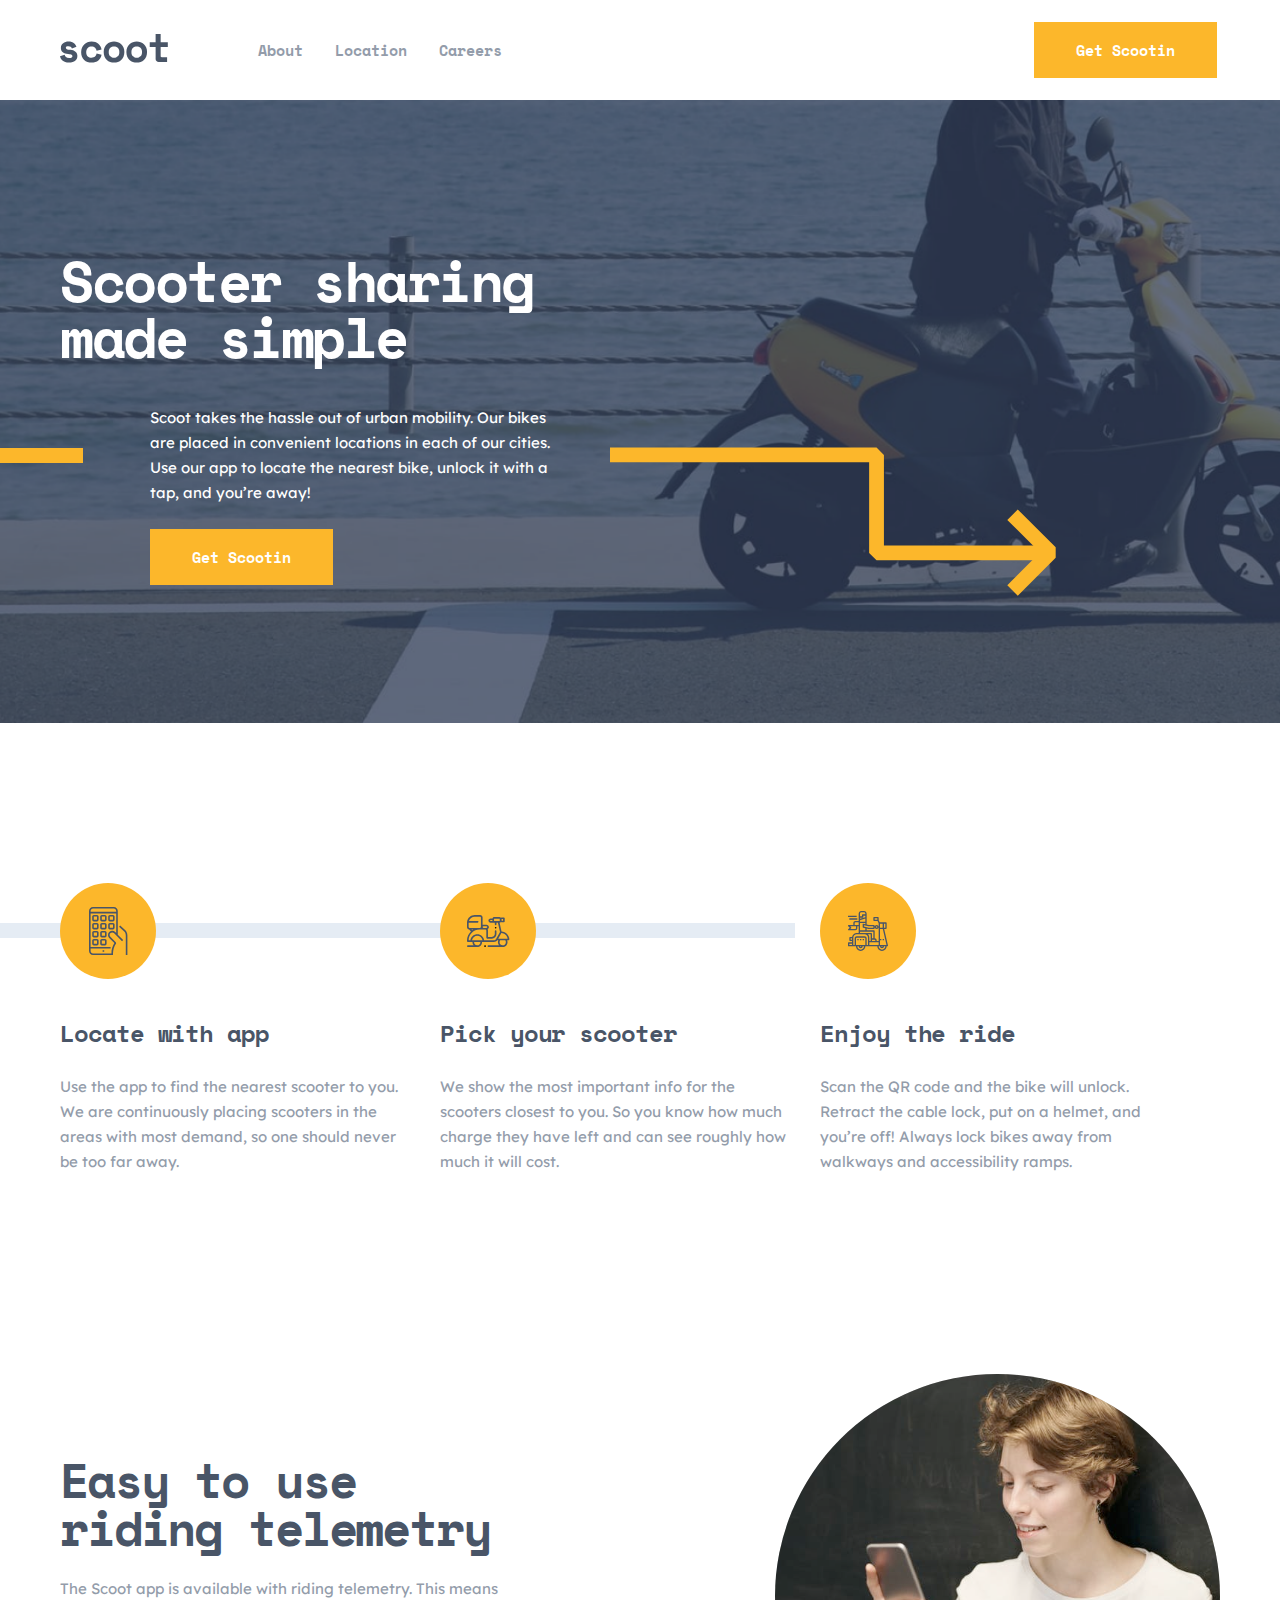
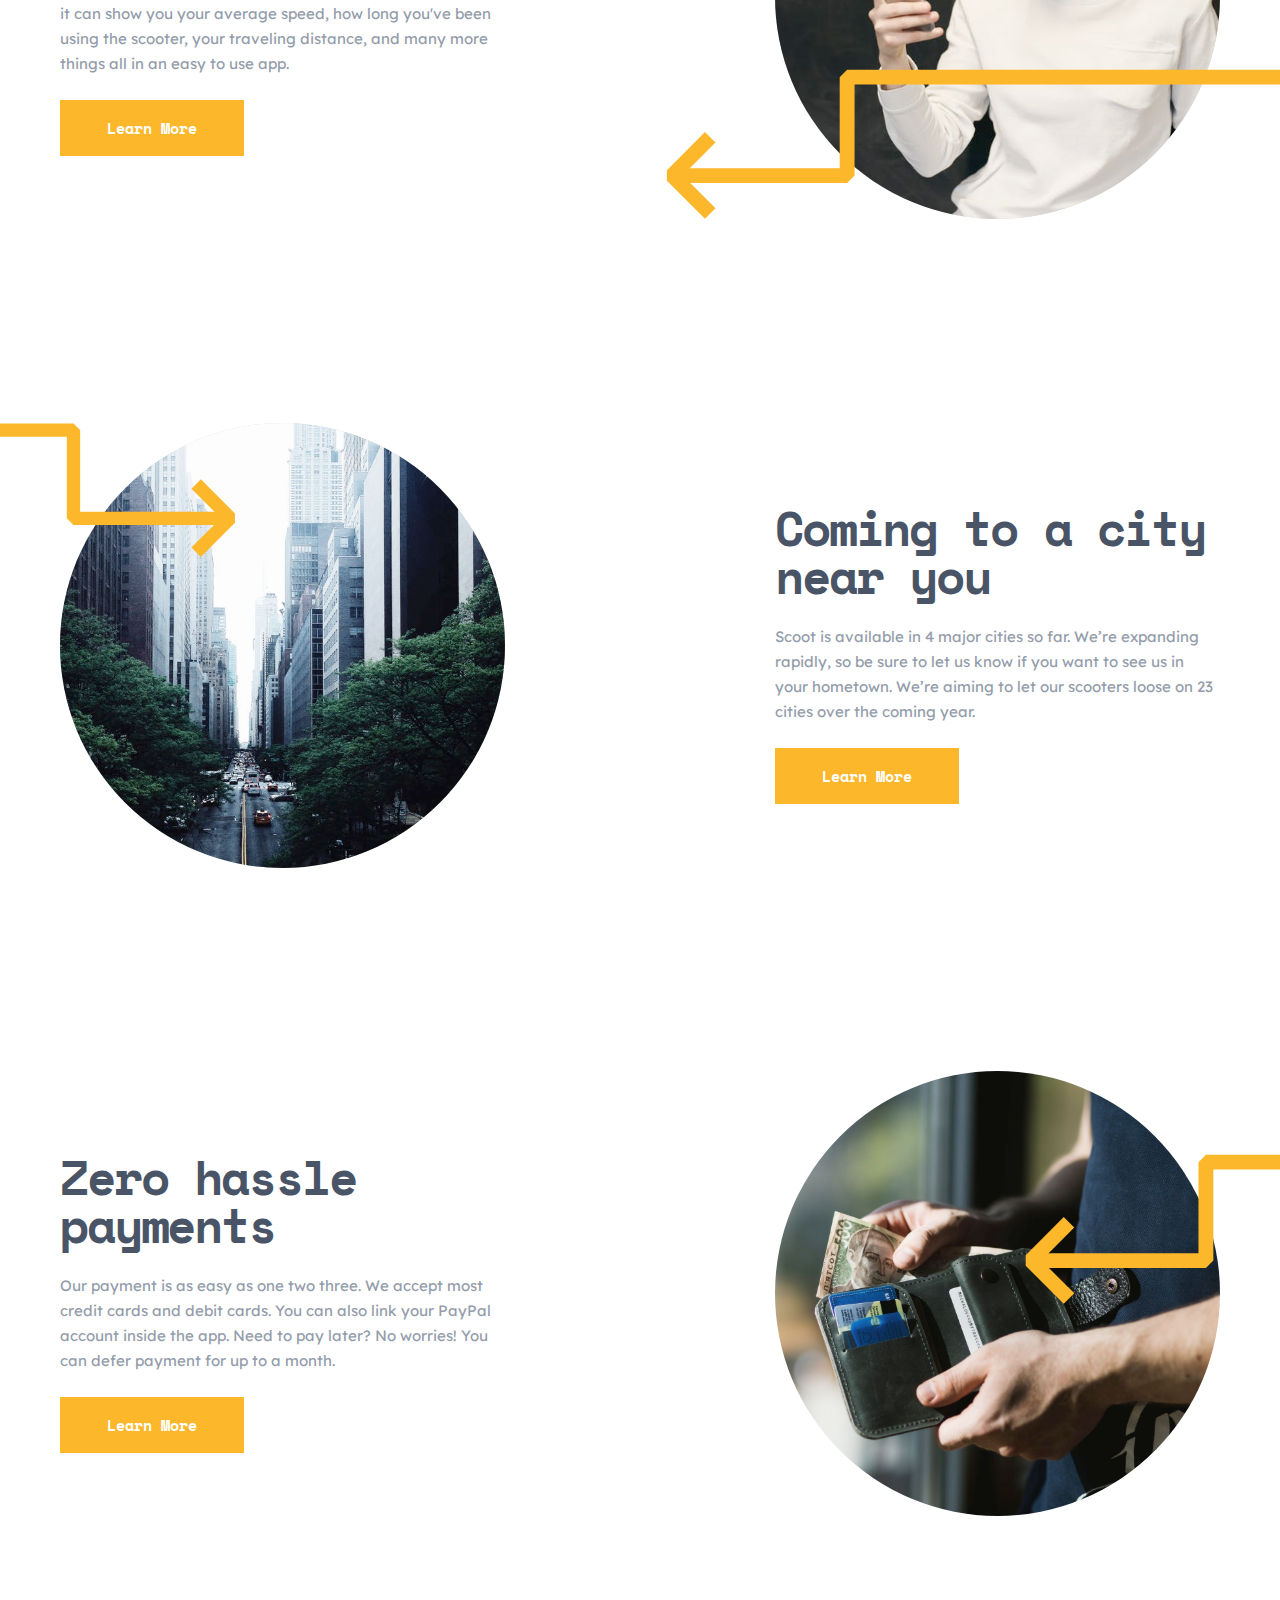
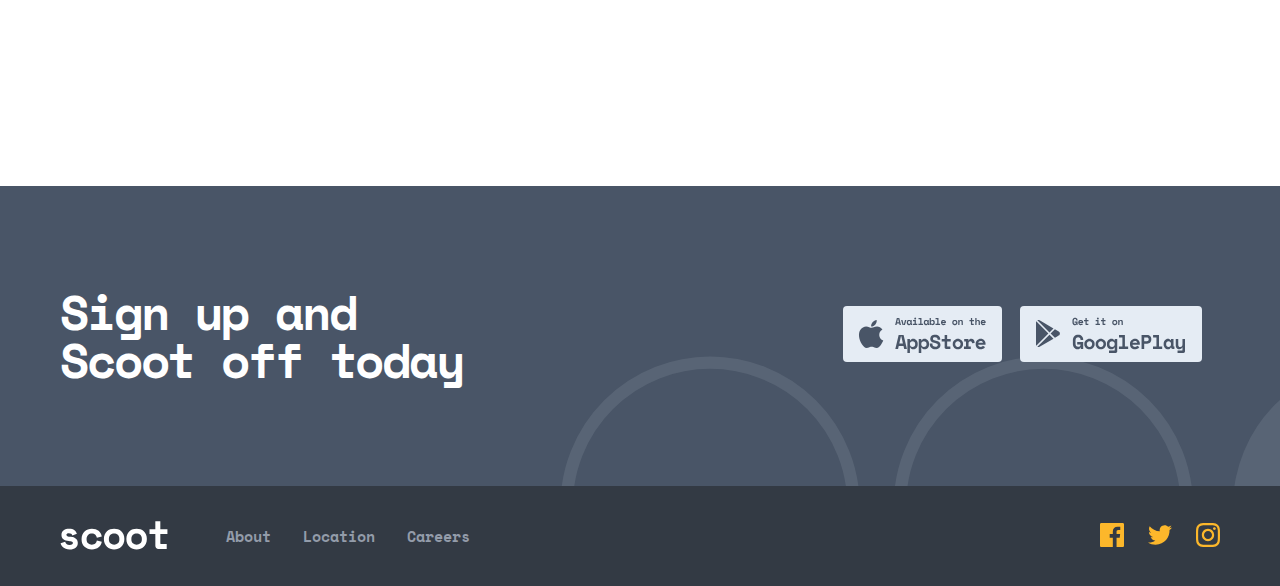
==== index.html @ 784aeca3 "Initial commit" ====
<!DOCTYPE html>
<html lang="en">
<head>
  <meta charset="UTF-8">
  <meta http-equiv="X-UA-Compatible" content="IE=edge">
  <meta name="viewport" content="width=device-width, initial-scale=1.0">
  <title>scoot</title>
  <link rel="preconnect" href="https://fonts.gstatic.com">
  <link href="https://fonts.googleapis.com/css2?family=Lexend+Deca&family=Space+Mono:wght@700&display=swap" rel="stylesheet">
  <link rel="stylesheet" href="./css/normalize.css">
  <link rel="stylesheet" href="./css/styles.css">
</head>
<body>

  <header class="site-header">
    <div class="container">
      <nav class="site-nav__contents">
        <div>
          <img class="site-header__logo" src="./img/scoot.svg" alt="site logo" width="108" height="29">
        </div>

        <ul class="site-header__list">
          <li class="site-header__item">
            <a class="site-header__link" href="#">About</a>
          </li>
          <li class="site-header__item">
            <a class="site-header__link" href="#">Location</a>
          </li>
          <li class="site-header__item">
            <a class="site-header__link" href="#">Careers</a>
          </li>
        </ul>

        <div class="site-nav__link-box">
          <a href="#" class="site-header__get-link">Get Scootin</a>
        </div>
      </nav>
    </div>
  </header>


  <main class="site-main">

  <section class="site-hero__section">
    <div class="container">
      <div class="site-hero__contents">
        <h1 class="site-hero__heading">
          Scooter sharing made simple
        </h1>

        <div class="site-hero__box">
          <p class="site-hero__dsc">
            Scoot takes the hassle out of urban mobility. Our bikes are placed in convenient locations in each of our cities. Use our app to locate the nearest bike, unlock it with a tap, and you’re away!
          </p>

          <a href="#" class="site-header__get-link hero-link">Get Scootin</a>
        </div>
      </div>
    </div>
  </section>

  <section class="section-features">
    <div class="container">
      <ul class="section-features__list">
        <li class="section-features__item locate">
          <h3 class="section-features__title">Locate with app</h3>
          <p class="section-features__dsc">
            Use the app to find the nearest scooter to you. We are continuously placing scooters in the areas with most demand, so one should never be too far away.
          </p>
        </li>
        <li class="section-features__item pick_your">
          <h3 class="section-features__title">Pick your scooter</h3>
          <p class="section-features__dsc">
            We show the most important info for the scooters closest to you. So you know how much charge they have left and can see roughly how much it will cost.
          </p>
        </li>
        <li class="section-features__item enjoy">
          <h3 class="section-features__title">Enjoy the ride</h3>
          <p class="section-features__dsc">
            Scan the QR code and the bike will unlock. Retract the cable lock, put on a helmet, and you’re off! Always lock bikes away from walkways and accessibility ramps.
          </p>
        </li>
      </ul>
    </div>
  </section>



  <section class="adventages">
    <div class="container">
      <ul class="adventages-list">
        <li class="adventages-item item-first">
          <div class="adventages-box__one">
            <h2 class="box-one__title">Easy to use
              riding telemetry</h2>
              <p class="box-one__text">
                The Scoot app is available with riding telemetry. This means it can show you your average speed, how long you've been using the scooter, your traveling distance, and many more things all in an easy to use app.
              </p>
              <a href="#" class="box-one__link">Learn More</a>
          </div>
         <div class="img-wrapper">
          <img class="box-one__img" src="./img/woman.svg" alt="picture wooman" width="445" height="445">
         </div>
        </li>
        <li class="adventages-item item-second">
          <div class="box-two__img-wrapper">
            <img src="./img/city.svg" alt="picture city" class="box-two__img" width="445" height="445">
          </div>
          <div class="adventages-box__two">
            <h2 class="box-two__title">
              Coming to a city near you
            </h2>
            <p class="box-two__text">
              Scoot is available in 4 major cities so far. We’re expanding rapidly, so be sure to let us know if you want to see us in your hometown. We’re aiming to let our scooters loose on 23 cities over the coming year.
            </p>
            <a href="#" class="box-one__link">Learn More</a>
          </div>
        </li>
        <li class="adventages-item box-three">

          <div class="adventages-box__three">
            <h2 class="box-three__title">Zero hassle payments</h2>
            <p class="box-three__text">
              Our payment is as easy as one two three. We accept most credit cards and debit cards. You can also link your PayPal account inside the app. Need to pay later? No worries! You can defer payment for up to a month.
            </p>
            <a href="#" class="box-one__link">Learn More</a>
          </div>

          <div class="box-three__img-wrapper">
            <img src="./img/picture-cash.svg" alt="picture cash" class="box-three__img" width="445" height="445">
          </div>

        </li>
      </ul>
    </div>
  </section>


  <section class="sign-up">
    <div class="container">
      <div class="sign-up__contents">
        <div class="sign-up__heading">
          <h2 class="sign-up__title">Sign up and Scoot off today</h2>
        </div>

        <div class="sign-up__right-content">
          <ul class="sign-up__list">
            <li class="sign-up__item">
              <img src="./img/apple.svg" alt="apple" width="159" height="56">
            </li>
            <li class="sign-up__item">
              <img src="./img/google-play.svg" alt="google play" width="182" height="56">
            </li>
          </ul>
        </div>
      </div>
    </div>
  </section>
  </main>

  <footer class="site-footer">
    <div class="container">

      <div class="site-footer__contents">
        <div>
          <img src="./img/footer-logo.svg" alt="site logo" width="108" height="29">
        </div>

        <ul class="site-footer__list">
          <li class="site-footer__item">
            <a class="site-footer__link" href="#">About</a>
          </li>

          <li class="site-footer__item">
            <a class="site-footer__link" href="#">Location</a>
          </li>

          <li class="site-footer__item">
            <a class="site-footer__link" href="#">Careers</a>
          </li>
        </ul>

        <div class="social-networks">
          <ul class="social-network__list">
            <li class="social-network__item">
              <a href="#" class="social-network__link">
                <svg class="icon" width="24" height="24" viewBox="0 0 24 24" xmlns="http://www.w3.org/2000/svg">
                  <path d="M22.675 0H1.325C0.593 0 0 0.593 0 1.325V22.676C0 23.407 0.593 24 1.325 24H12.82V14.706H9.692V11.084H12.82V8.413C12.82 5.313 14.713 3.625 17.479 3.625C18.804 3.625 19.942 3.724 20.274 3.768V7.008L18.356 7.009C16.852 7.009 16.561 7.724 16.561 8.772V11.085H20.148L19.681 14.707H16.561V24H22.677C23.407 24 24 23.407 24 22.675V1.325C24 0.593 23.407 0 22.675 0Z"/>
                  </svg>

              </a>
            </li>
            <li class="social-network__item">
              <a href="#" class="social-network__link">
                <svg class="icon" width="24" height="20" viewBox="0 0 24 20"   xmlns="http://www.w3.org/2000/svg">
                  <path d="M24 2.557C23.117 2.949 22.168 3.213 21.172 3.332C22.189 2.723 22.97 1.758 23.337 0.608001C22.386 1.172 21.332 1.582 20.21 1.803C19.313 0.846001 18.032 0.248001 16.616 0.248001C13.437 0.248001 11.101 3.214 11.819 6.293C7.728 6.088 4.1 4.128 1.671 1.149C0.381 3.362 1.002 6.257 3.194 7.723C2.388 7.697 1.628 7.476 0.965 7.107C0.911 9.388 2.546 11.522 4.914 11.997C4.221 12.185 3.462 12.229 2.69 12.081C3.316 14.037 5.134 15.46 7.29 15.5C5.22 17.123 2.612 17.848 0 17.54C2.179 18.937 4.768 19.752 7.548 19.752C16.69 19.752 21.855 12.031 21.543 5.106C22.505 4.411 23.34 3.544 24 2.557Z"/>
                  </svg>
              </a>
            </li>
            <li class="social-network__item">
              <a href="#" class="social-network__link">
                <svg class="icon" width="24" height="24" viewBox="0 0 24 24" xmlns="http://www.w3.org/2000/svg">
                  <path fill-rule="evenodd" clip-rule="evenodd" d="M12 0C8.741 0 8.333 0.014 7.053 0.072C2.695 0.272 0.273 2.69 0.073 7.052C0.014 8.333 0 8.741 0 12C0 15.259 0.014 15.668 0.072 16.948C0.272 21.306 2.69 23.728 7.052 23.928C8.333 23.986 8.741 24 12 24C15.259 24 15.668 23.986 16.948 23.928C21.302 23.728 23.73 21.31 23.927 16.948C23.986 15.668 24 15.259 24 12C24 8.741 23.986 8.333 23.928 7.053C23.732 2.699 21.311 0.273 16.949 0.073C15.668 0.014 15.259 0 12 0ZM12 2.163C15.204 2.163 15.584 2.175 16.85 2.233C20.102 2.381 21.621 3.924 21.769 7.152C21.827 8.417 21.838 8.797 21.838 12.001C21.838 15.206 21.826 15.585 21.769 16.85C21.62 20.075 20.105 21.621 16.85 21.769C15.584 21.827 15.206 21.839 12 21.839C8.796 21.839 8.416 21.827 7.151 21.769C3.891 21.62 2.38 20.07 2.232 16.849C2.174 15.584 2.162 15.205 2.162 12C2.162 8.796 2.175 8.417 2.232 7.151C2.381 3.924 3.896 2.38 7.151 2.232C8.417 2.175 8.796 2.163 12 2.163ZM5.838 12C5.838 8.597 8.597 5.838 12 5.838C15.403 5.838 18.162 8.597 18.162 12C18.162 15.404 15.403 18.163 12 18.163C8.597 18.163 5.838 15.403 5.838 12ZM12 16C9.791 16 8 14.21 8 12C8 9.791 9.791 8 12 8C14.209 8 16 9.791 16 12C16 14.21 14.209 16 12 16ZM16.965 5.595C16.965 4.8 17.61 4.155 18.406 4.155C19.201 4.155 19.845 4.8 19.845 5.595C19.845 6.39 19.201 7.035 18.406 7.035C17.61 7.035 16.965 6.39 16.965 5.595Z"/>
                  </svg>

              </a>
            </li>
          </ul>
        </div>
      </div>

    </div>
  </footer>

</body>
</html>
---- css/styles.css ----
html{
  box-sizing: border-box;
}

*,
::before,
::after{
  box-sizing: inherit;
}

img{
}

body{
  font-family: "Lexend Deca", sans-serif;
  /* font-family: "Space Mono", monospace; */
}

.container{
  max-width: 1200px;
  padding-left: 20px;
  padding-right: 20px;
  margin-left: auto;
  margin-right: auto;
}

/* SITE NAV */

.site-header{
  background-color: #FFFFFF;
}

.site-nav__contents{
  display: flex;
  align-items: center;
  padding-top: 34px;
  padding-bottom: 34px;
}

.site-header__list{
  padding: 0;
  margin: 0;
  list-style: none;
  display: flex;
  margin-left: 58px;
}

.site-header__link{
  font-family: "Space Mono", monospace, sans-serif;
  width: 46px;
  text-decoration: none;
  font-style: normal;
  font-weight: bold;
  font-size: 15px;
  line-height: 25px;
  color: #939CAA;
  margin-left: 32px;
  transition: color 0.3s ease;
}

.site-header__link:hover{
  color: #FCB72B;
}

.site-header__get-link{
  font-family: "Space Mono", monospace, sans-serif;
  width: 105px;
  font-style: normal;
  font-weight: bold;
  font-size: 15px;
  line-height: 25px;
  text-align: center;
  color: #FFFFFF;
  background-color: #FCB72B;
  padding: 14px 39px;
  text-decoration: none;
  border: 3px solid transparent;
  transition: color 0.3s ease,
    background-color 0.3s ease;
}

.site-header__get-link:hover{
  background-color: #ffffff;
  color: #FCB72B;
  border-color: #FCB72B;
}

.site-nav__link-box{
  width: 186px;
  margin-left: auto;
}

/* SITE HERO */

.site-hero__heading{
  font-family: "Space Mono", monospace, sans-serif;
  width: 500px;
  font-style: normal;
  font-weight: bold;
  font-size: 56px;
  line-height: 56px;
  letter-spacing: -2.5px;
  color: #FFFFFF;
  padding: 0;
  margin: 0;
  margin-bottom: 40px;
}

.site-hero__dsc{
  width: 405px;
  font-style: normal;
  font-weight: normal;
  font-size: 15px;
  line-height: 25px;
  color: #FFFFFF;
  padding: 0;
  margin: 0;
  margin-bottom: 40px;
}

.site-hero__section{
  position: relative;
  padding-top: 153px;
  padding-bottom: 153px;
  background-image: url(../img/site-hero-bg-img.png);
  background-repeat: no-repeat;
  background-position: center;
  background-size: cover;
}

.site-hero__section::after{
  position: absolute;
  z-index: 1;
  display: block;
  width: 234px;
  height: 62px;
  background-image: url(../img/hero-bg-oval.svg);
  background-repeat: no-repeat;
  background-size: contain;
  background-position: center;
}

.site-hero__box{
  position: relative;
  margin-left: 90px;
}

.site-hero__box::before{
  content: "";
  position: absolute;
  display: block;
  width: 203px;
  height: 15px;
  top: 43px;
  left: -270px;
  background-image: url(../img/before-text.svg);
  background-repeat: no-repeat;
  background-size: cover;
  background-position: center;
}

.site-hero__box::after{
  content: "";
  position: absolute;
  display: block;
  width: 446px;
  height: 149px;
  top: 42px;
  left: 460px;
  background-image: url(../img/after-text.svg);
  background-repeat: no-repeat;
  background-size: cover;
  background-position: center;
}

/* SECTION FEATURES */

.section-features{
  background-color: #ffffff;
  padding-top: 160px;
  padding-bottom: 200px;
  position: relative;
  z-index: 1;
}

.section-features::before{
  content: "";
  display: block;
  position: absolute;
  z-index: -1;
  width: 100%;
  height: 15px;
  top: 200px;
  left: -485px;
  background-color: #E5ECF4;
}

.section-features__list{
  list-style: none;
  margin: 0;
  padding: 0;
  display: flex;
}

.section-features__item{
  width: 350px;
  margin-right: 30px;
}

.section-features__item:nth-child(3){
  margin-right: 0;
}

.section-features__title{
  font-family: "Space Mono", monospace, sans-serif;
  font-style: normal;
  font-weight: bold;
  font-size: 24px;
  line-height: 28px;
  letter-spacing: -1.07143px;
  color: #495567;
  margin: 0;
  padding: 0;
  margin-bottom: 27px;
}

.locate::before{
  content: "";
  display: block;
  width: 96px;
  height: 96px;
  background-image: url(../img/phone-oval.svg);
  background-repeat: no-repeat;
  background-position: center;
  background-size: contain;
  margin-bottom: 40px;
}

.pick_your::before{
  content: "";
  display: block;
  width: 96px;
  height: 96px;
  background-image: url(../img/scooter.svg);
  background-repeat: no-repeat;
  background-position: center;
  background-size: contain;
  margin-bottom: 40px;
}

.enjoy::before{
  content: "";
  display: block;
  width: 96px;
  height: 96px;
  background-image: url(../img/fast-scooter.svg);
  background-repeat: no-repeat;
  background-position: center;
  background-size: contain;
  margin-bottom: 40px;
}

.section-features__dsc{
  font-style: normal;
  font-weight: normal;
  font-size: 15px;
  line-height: 25px;
  color: #939CAA;
  margin: 0;
  padding: 0;
}

/* SECTION ADVENTAGES */

.adventages{
  background-color: #ffffff;
  padding-bottom: 266px;
}

.adventages-list{
  list-style: none;
  padding: 0;
  margin: 0;
}

.adventages-box__one{
  width: 445px;
}

.adventages-item{
  display: flex;
  align-items: center;
  justify-content: space-between;
  margin-bottom: 200px;
}

.adventages-item:nth-child(3){
  margin-bottom: 0;
}

.item-first{
  position: relative;
}

.item-first::after{
  content: "";
  position: absolute;
  background-image: url(../img/mask.svg);
  width: 445px;
  height: 445px;
  right: -520px;
  top: 0%;
  z-index: 1;
  display: block;
  background-repeat: no-repeat;
  background-size: contain;
  background-position: center;
}

.box-one__title{
  font-family: "Space Mono", monospace, sans-serif;
  font-style: normal;
  font-weight: bold;
  font-size: 48px;
  line-height: 48px;
  letter-spacing: -2.14286px;
  color: #495567;
  margin: 0;
  padding: 0;
  margin-bottom: 24px;
}

.box-one__text{
  font-style: normal;
  font-weight: normal;
  font-size: 15px;
  line-height: 25px;
  color: #939CAA;
  margin: 0;
  padding: 0;
  margin-bottom: 40px;
}

.box-one__link{
  font-family: "Space Mono", monospace, sans-serif;
  width: 92px;
  font-style: normal;
  font-weight: bold;
  font-size: 15px;
  line-height: 25px;
  text-align: center;
  color: #FFFFFF;
  padding: 14px 44px;
  background-color: #FCB72B;
  text-decoration: none;
  border: 3px solid transparent;
  transition: color 0.3s ease,
    background-color 0.3s ease;
}

.box-one__link:hover{
  color: #FCB72B;
  border-color: #FCB72B;
  background-color: #ffffff;
}

.img-wrapper{
  position: relative;
}

.img-wrapper::before{
  content: "";
  display: block;
  position: absolute;
  z-index: 2;
  width: 734px;
  height: 160px;
  top: 290px;
  left: -109px;
  background-image: url(../img/box-one-oval.svg);
  background-repeat: no-repeat;
  background-size: contain;
  background-position: center;
}

.box-two__img-wrapper{
  position: relative;
}

.box-two__img-wrapper::before{
  content: "";
  display: block;
  position: absolute;
  width: 734px;
  height: 134px;
  left: -520px;
  top: 0px;
  background-image: url(../img/box-two-bg.svg);
  background-repeat: no-repeat;
  background-position: center;
  background-size: contain;
}

.item-second{
  position: relative;
}

.item-second::before{
  content: "";
  display: block;
  position: absolute;
  width: 445px;
  height: 445px;
  z-index: 1;
  top: 0;
  left: -550px;
  background-image: url(../img/mask.svg);
  background-repeat: no-repeat;
  background-position: center;
  background-size: contain;
}

.adventages-box__two{
  width: 445px;
}

.box-two__title{
  font-family: "Space Mono", monospace, sans-serif;
  font-style: normal;
  font-weight: bold;
  font-size: 48px;
  line-height: 48px;
  letter-spacing: -2.14286px;
  color: #495567;
  margin: 0;
  padding: 0;
}

.box-two__text{
  font-style: normal;
  font-weight: normal;
  font-size: 15px;
  line-height: 25px;
  color: #939CAA;
  margin: 0;
  padding: 0;
  margin-top: 24px;
  margin-bottom: 40px;
}

.adventages-box__three{
  width: 445px;
}

.box-three__title{
  font-family: "Space Mono", monospace, sans-serif;
  font-weight: bold;
  font-size: 48px;
  line-height: 48px;
  letter-spacing: -2.14286px;
  color: #495567;
  font-style: normal;
  margin: 0;
  padding: 0;
}

.box-three__text{
  font-style: normal;
  font-weight: normal;
  font-size: 15px;
  line-height: 25px;
  color: #939CAA;
  margin: 0;
  padding: 0;
  margin-top: 24px;
  margin-bottom: 40px;
}

.box-three__img{
  border-radius: 50%;
}

.box-three__img-wrapper{
  position: relative;
}

.box-three__img-wrapper::before{
  content: "";
  display: block;
  position: absolute;
  z-index: 2;
  width: 734px;
  height: 445px;
  top: -65px;
  left: 250px;
  background-image: url(../img/box-three-bg-img.svg);
  background-repeat: no-repeat;
  background-position: center;
  background-size: contain;
}

.box-three{
  position: relative;
}

.box-three::after{
  content: "";
  display: block;
  position: absolute;
  width: 445px;
  height: 445px;
  right: -520px;
  top: 0;
  background-image: url(../img/mask.svg);
  background-repeat: no-repeat;
  background-position: center;
  background-size: contain;
}

/* SECTION SIGN UP */


.sign-up{
  padding-top: 102px;
  padding-bottom: 102px;
  background-color: #495567;
  background-image: url(../img/last-section-bgimg.svg);
  background-repeat: no-repeat;
  background-size: contain;
  background-position: calc(50% + 400px) 170px;
}

.sign-up__contents{
  display: flex;
  align-items: center;
  justify-content: space-between;
}

.sign-up__heading{
  width: 415px;
}

.sign-up__title{
  font-family: "Space Mono", monospace, sans-serif;
  font-style: normal;
  font-weight: bold;
  font-size: 48px;
  line-height: 48px;
  letter-spacing: -2.14286px;
  color: #FFFFFF;
  margin: 0;
  padding: 0;
}

.sign-up__list{
  list-style: none;
  display: flex;
}

.sign-up__item{
  margin-right: 18px;
}

/* SITE FOOTER */

.site-footer{
  background-color: #333A44;
  padding-top: 35px;
  padding-bottom: 33px;
}

.site-footer__contents{
  display: flex;
  align-items: center;
}

.site-footer__list{
  list-style: none;
  display: flex;
  align-items: center;
  margin: 0;
  padding: 0;
  margin-left: 58px;
}

.site-footer__link{
  font-family: "Space Mono", monospace, sans-serif;
  text-decoration: none;
  font-style: normal;
  font-weight: bold;
  font-size: 15px;
  line-height: 25px;
  color: #939CAA;
  margin-right: 32px;
  transition: color 0.3s ease;
}

.site-footer__link:hover{
  color: #FCB72B;
}

.site-footer__link:nth-child(2){
  margin-right: 0;
}

.social-network__list{
  display: flex;
  align-items: center;
  list-style: none;
  margin: 0;
  padding: 0;
}

.social-network__item{
  margin-left: 24px;
}

.social-networks{
  margin-left: auto;
}

.icon{
  fill: #FCB72B;
  transition: fill 0.3s ease;
}

.icon:hover{
  fill: #E5ECF4;
}
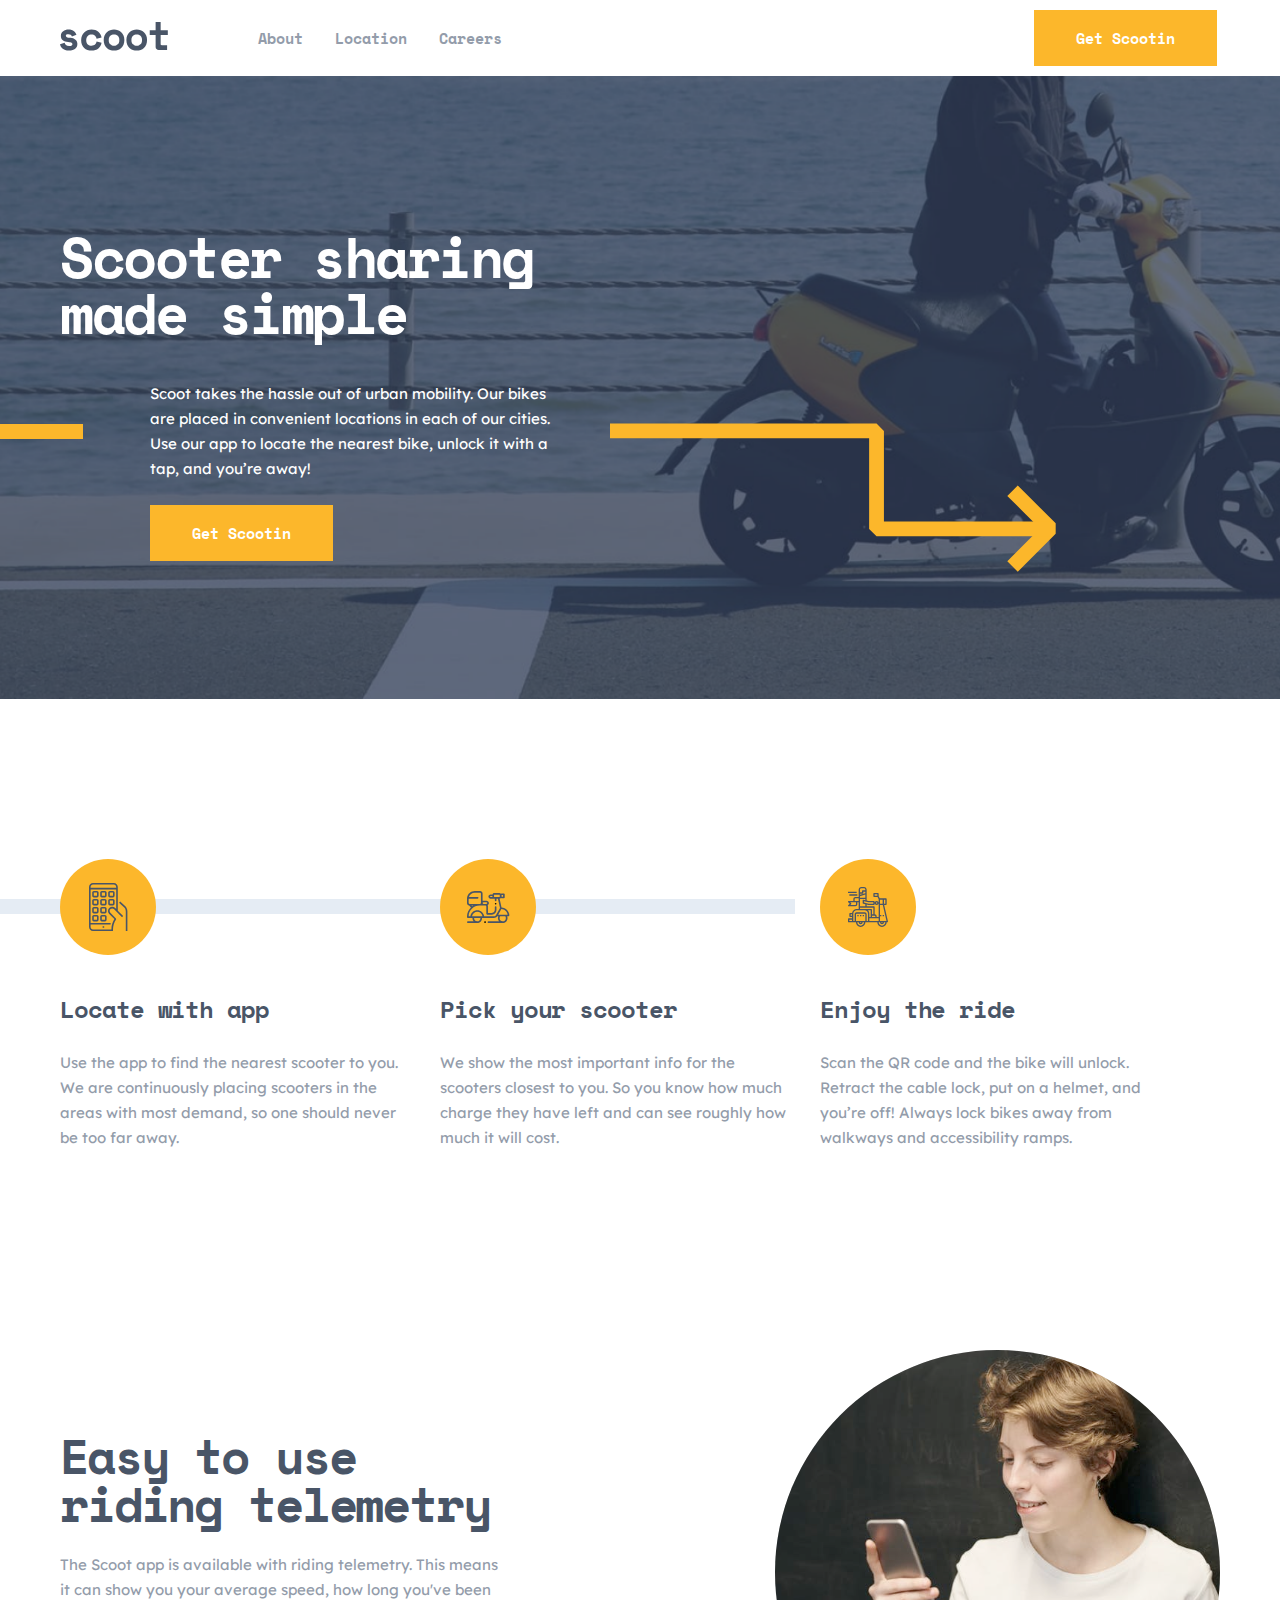
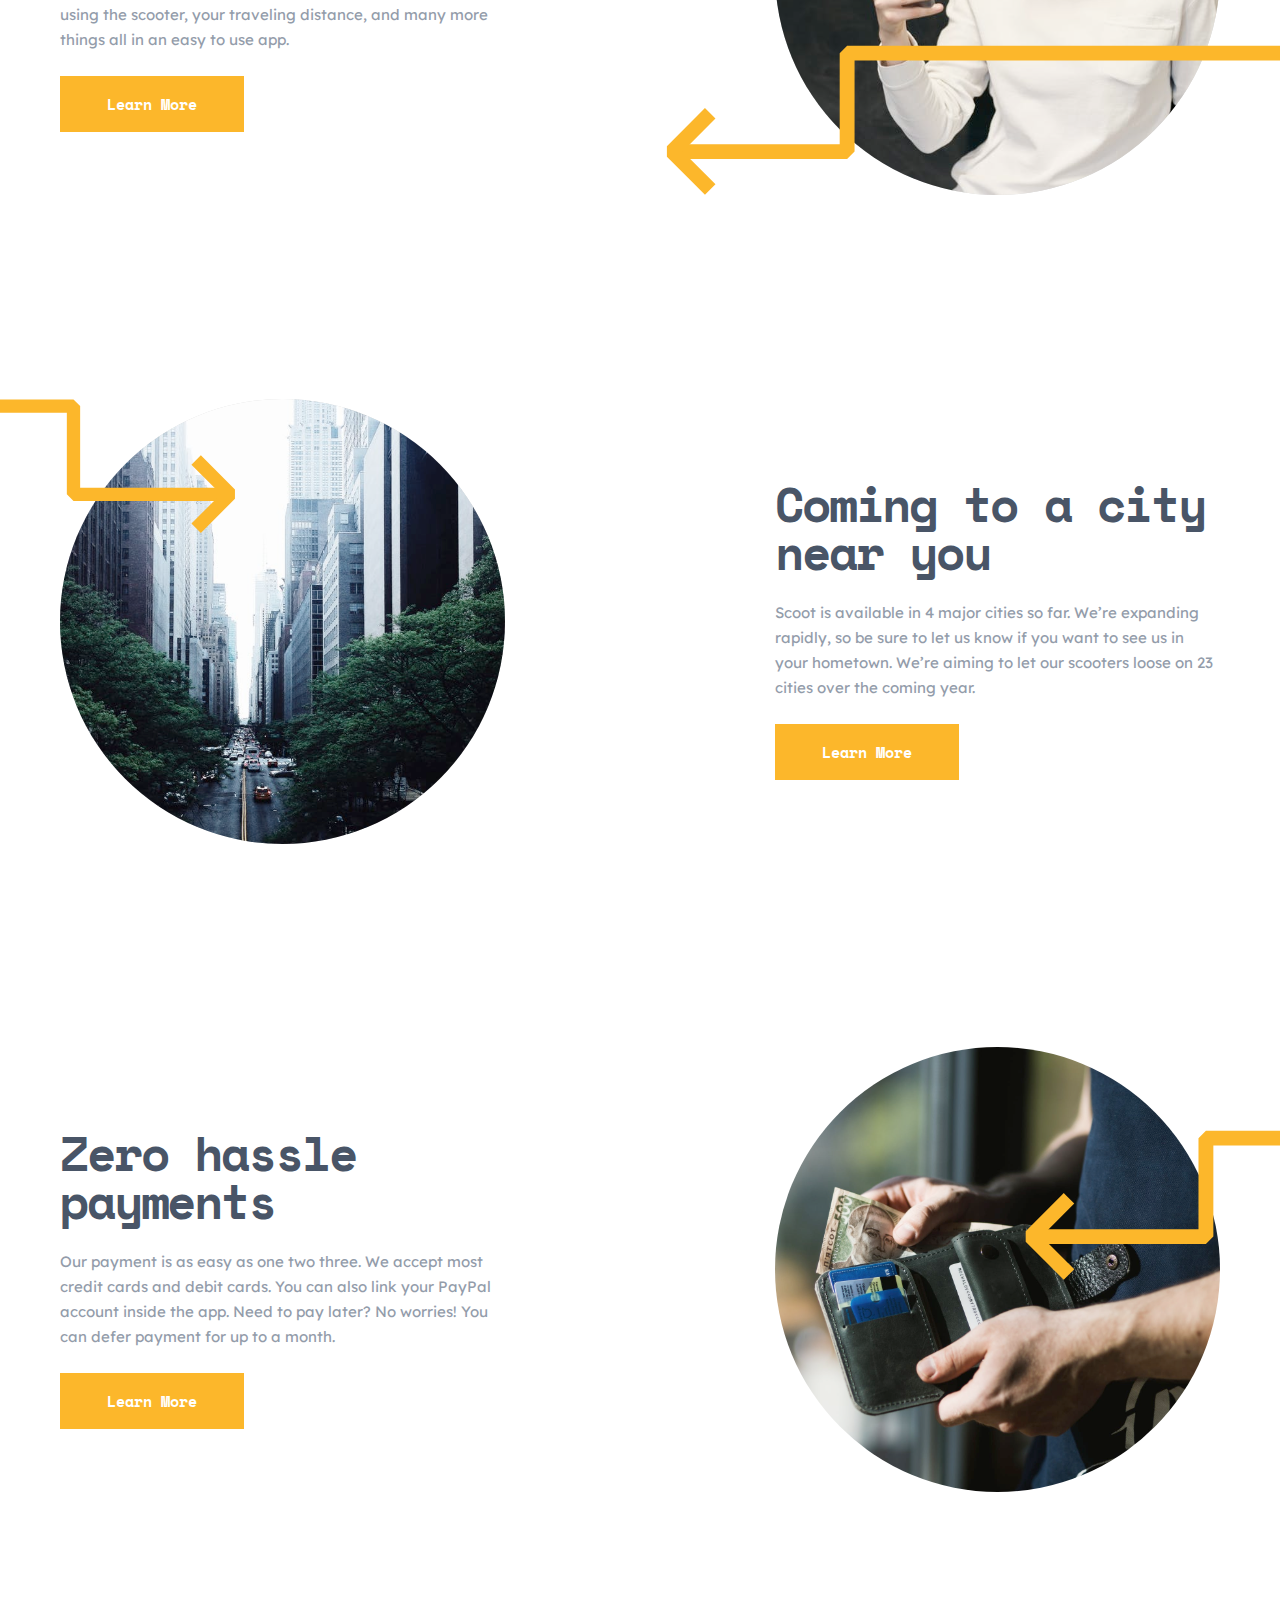
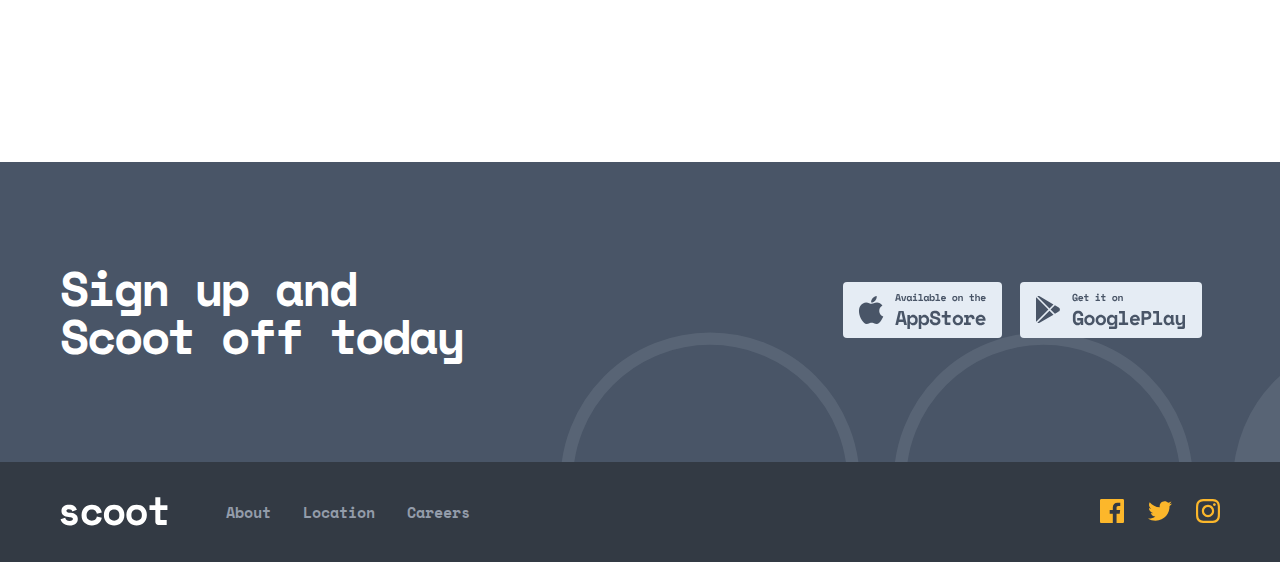
==== commit b496e68f: "fix bug" ====
--- a/index.html
+++ b/index.html
@@ -41,176 +41,176 @@
 
   <main class="site-main">
 
-  <section class="site-hero__section">
-    <div class="container">
-      <div class="site-hero__contents">
-        <h1 class="site-hero__heading">
-          Scooter sharing made simple
-        </h1>
-
-        <div class="site-hero__box">
-          <p class="site-hero__dsc">
-            Scoot takes the hassle out of urban mobility. Our bikes are placed in convenient locations in each of our cities. Use our app to locate the nearest bike, unlock it with a tap, and you’re away!
-          </p>
-
-          <a href="#" class="site-header__get-link hero-link">Get Scootin</a>
+    <section class="site-hero__section">
+      <div class="container">
+        <div class="site-hero__contents">
+          <h1 class="site-hero__heading">
+            Scooter sharing made simple
+          </h1>
+
+          <div class="site-hero__box">
+            <p class="site-hero__dsc">
+              Scoot takes the hassle out of urban mobility. Our bikes are placed in convenient locations in each of our cities. Use our app to locate the nearest bike, unlock it with a tap, and you’re away!
+            </p>
+
+            <a href="#" class="site-header__get-link hero-link">Get Scootin</a>
+          </div>
         </div>
       </div>
-    </div>
-  </section>
-
-  <section class="section-features">
-    <div class="container">
-      <ul class="section-features__list">
-        <li class="section-features__item locate">
-          <h3 class="section-features__title">Locate with app</h3>
-          <p class="section-features__dsc">
-            Use the app to find the nearest scooter to you. We are continuously placing scooters in the areas with most demand, so one should never be too far away.
-          </p>
-        </li>
-        <li class="section-features__item pick_your">
-          <h3 class="section-features__title">Pick your scooter</h3>
-          <p class="section-features__dsc">
-            We show the most important info for the scooters closest to you. So you know how much charge they have left and can see roughly how much it will cost.
-          </p>
-        </li>
-        <li class="section-features__item enjoy">
-          <h3 class="section-features__title">Enjoy the ride</h3>
-          <p class="section-features__dsc">
-            Scan the QR code and the bike will unlock. Retract the cable lock, put on a helmet, and you’re off! Always lock bikes away from walkways and accessibility ramps.
-          </p>
-        </li>
-      </ul>
-    </div>
-  </section>
-
-
-
-  <section class="adventages">
-    <div class="container">
-      <ul class="adventages-list">
-        <li class="adventages-item item-first">
-          <div class="adventages-box__one">
-            <h2 class="box-one__title">Easy to use
-              riding telemetry</h2>
-              <p class="box-one__text">
-                The Scoot app is available with riding telemetry. This means it can show you your average speed, how long you've been using the scooter, your traveling distance, and many more things all in an easy to use app.
-              </p>
-              <a href="#" class="box-one__link">Learn More</a>
-          </div>
-         <div class="img-wrapper">
-          <img class="box-one__img" src="./img/woman.svg" alt="picture wooman" width="445" height="445">
-         </div>
-        </li>
-        <li class="adventages-item item-second">
-          <div class="box-two__img-wrapper">
-            <img src="./img/city.svg" alt="picture city" class="box-two__img" width="445" height="445">
-          </div>
-          <div class="adventages-box__two">
-            <h2 class="box-two__title">
-              Coming to a city near you
-            </h2>
-            <p class="box-two__text">
-              Scoot is available in 4 major cities so far. We’re expanding rapidly, so be sure to let us know if you want to see us in your hometown. We’re aiming to let our scooters loose on 23 cities over the coming year.
-            </p>
-            <a href="#" class="box-one__link">Learn More</a>
-          </div>
-        </li>
-        <li class="adventages-item box-three">
-
-          <div class="adventages-box__three">
-            <h2 class="box-three__title">Zero hassle payments</h2>
-            <p class="box-three__text">
-              Our payment is as easy as one two three. We accept most credit cards and debit cards. You can also link your PayPal account inside the app. Need to pay later? No worries! You can defer payment for up to a month.
-            </p>
-            <a href="#" class="box-one__link">Learn More</a>
-          </div>
-
-          <div class="box-three__img-wrapper">
-            <img src="./img/picture-cash.svg" alt="picture cash" class="box-three__img" width="445" height="445">
-          </div>
-
-        </li>
-      </ul>
-    </div>
-  </section>
-
-
-  <section class="sign-up">
-    <div class="container">
-      <div class="sign-up__contents">
-        <div class="sign-up__heading">
-          <h2 class="sign-up__title">Sign up and Scoot off today</h2>
-        </div>
-
-        <div class="sign-up__right-content">
-          <ul class="sign-up__list">
-            <li class="sign-up__item">
-              <img src="./img/apple.svg" alt="apple" width="159" height="56">
-            </li>
-            <li class="sign-up__item">
-              <img src="./img/google-play.svg" alt="google play" width="182" height="56">
+    </section>
+
+    <section class="section-features">
+      <div class="container">
+        <ul class="section-features__list">
+          <li class="section-features__item locate">
+            <h3 class="section-features__title">Locate with app</h3>
+            <p class="section-features__dsc">
+              Use the app to find the nearest scooter to you. We are continuously placing scooters in the areas with most demand, so one should never be too far away.
+            </p>
+          </li>
+          <li class="section-features__item pick_your">
+            <h3 class="section-features__title">Pick your scooter</h3>
+            <p class="section-features__dsc">
+              We show the most important info for the scooters closest to you. So you know how much charge they have left and can see roughly how much it will cost.
+            </p>
+          </li>
+          <li class="section-features__item enjoy">
+            <h3 class="section-features__title">Enjoy the ride</h3>
+            <p class="section-features__dsc">
+              Scan the QR code and the bike will unlock. Retract the cable lock, put on a helmet, and you’re off! Always lock bikes away from walkways and accessibility ramps.
+            </p>
+          </li>
+        </ul>
+      </div>
+    </section>
+
+
+
+    <section class="adventages">
+      <div class="container">
+        <ul class="adventages-list">
+          <li class="adventages-item item-first">
+            <div class="adventages-box__one">
+              <h2 class="box-one__title">Easy to use
+                riding telemetry</h2>
+                <p class="box-one__text">
+                  The Scoot app is available with riding telemetry. This means it can show you your average speed, how long you've been using the scooter, your traveling distance, and many more things all in an easy to use app.
+                </p>
+                <a href="#" class="box-one__link">Learn More</a>
+              </div>
+              <div class="img-wrapper">
+                <img class="box-one__img" src="./img/woman.svg" alt="picture wooman" width="445" height="445">
+              </div>
+            </li>
+            <li class="adventages-item item-second">
+              <div class="box-two__img-wrapper">
+                <img src="./img/city.svg" alt="picture city" class="box-two__img" width="445" height="445">
+              </div>
+              <div class="adventages-box__two">
+                <h2 class="box-two__title">
+                  Coming to a city near you
+                </h2>
+                <p class="box-two__text">
+                  Scoot is available in 4 major cities so far. We’re expanding rapidly, so be sure to let us know if you want to see us in your hometown. We’re aiming to let our scooters loose on 23 cities over the coming year.
+                </p>
+                <a href="#" class="box-one__link">Learn More</a>
+              </div>
+            </li>
+            <li class="adventages-item box-three">
+
+              <div class="adventages-box__three">
+                <h2 class="box-three__title">Zero hassle payments</h2>
+                <p class="box-three__text">
+                  Our payment is as easy as one two three. We accept most credit cards and debit cards. You can also link your PayPal account inside the app. Need to pay later? No worries! You can defer payment for up to a month.
+                </p>
+                <a href="#" class="box-one__link">Learn More</a>
+              </div>
+
+              <div class="box-three__img-wrapper">
+                <img src="./img/picture-cash.svg" alt="picture cash" class="box-three__img" width="445" height="445">
+              </div>
+
             </li>
           </ul>
         </div>
+      </section>
+
+
+      <section class="sign-up">
+        <div class="container">
+          <div class="sign-up__contents">
+            <div class="sign-up__heading">
+              <h2 class="sign-up__title">Sign up and Scoot off today</h2>
+            </div>
+
+            <div class="sign-up__right-content">
+              <ul class="sign-up__list">
+                <li class="sign-up__item">
+                  <img src="./img/apple.svg" alt="apple" width="159" height="56">
+                </li>
+                <li class="sign-up__item">
+                  <img src="./img/google-play.svg" alt="google play" width="182" height="56">
+                </li>
+              </ul>
+            </div>
+          </div>
+        </div>
+      </section>
+    </main>
+
+    <footer class="site-footer">
+      <div class="container">
+
+        <div class="site-footer__contents">
+          <div>
+            <img src="./img/footer-logo.svg" alt="site logo" width="108" height="29">
+          </div>
+
+          <ul class="site-footer__list">
+            <li class="site-footer__item">
+              <a class="site-footer__link" href="#">About</a>
+            </li>
+
+            <li class="site-footer__item">
+              <a class="site-footer__link" href="#">Location</a>
+            </li>
+
+            <li class="site-footer__item">
+              <a class="site-footer__link" href="#">Careers</a>
+            </li>
+          </ul>
+
+          <div class="social-networks">
+            <ul class="social-network__list">
+              <li class="social-network__item">
+                <a href="#" class="social-network__link">
+                  <svg class="icon" width="24" height="24" viewBox="0 0 24 24" xmlns="http://www.w3.org/2000/svg">
+                    <path d="M22.675 0H1.325C0.593 0 0 0.593 0 1.325V22.676C0 23.407 0.593 24 1.325 24H12.82V14.706H9.692V11.084H12.82V8.413C12.82 5.313 14.713 3.625 17.479 3.625C18.804 3.625 19.942 3.724 20.274 3.768V7.008L18.356 7.009C16.852 7.009 16.561 7.724 16.561 8.772V11.085H20.148L19.681 14.707H16.561V24H22.677C23.407 24 24 23.407 24 22.675V1.325C24 0.593 23.407 0 22.675 0Z"/>
+                  </svg>
+
+                </a>
+              </li>
+              <li class="social-network__item">
+                <a href="#" class="social-network__link">
+                  <svg class="icon" width="24" height="20" viewBox="0 0 24 20"   xmlns="http://www.w3.org/2000/svg">
+                    <path d="M24 2.557C23.117 2.949 22.168 3.213 21.172 3.332C22.189 2.723 22.97 1.758 23.337 0.608001C22.386 1.172 21.332 1.582 20.21 1.803C19.313 0.846001 18.032 0.248001 16.616 0.248001C13.437 0.248001 11.101 3.214 11.819 6.293C7.728 6.088 4.1 4.128 1.671 1.149C0.381 3.362 1.002 6.257 3.194 7.723C2.388 7.697 1.628 7.476 0.965 7.107C0.911 9.388 2.546 11.522 4.914 11.997C4.221 12.185 3.462 12.229 2.69 12.081C3.316 14.037 5.134 15.46 7.29 15.5C5.22 17.123 2.612 17.848 0 17.54C2.179 18.937 4.768 19.752 7.548 19.752C16.69 19.752 21.855 12.031 21.543 5.106C22.505 4.411 23.34 3.544 24 2.557Z"/>
+                  </svg>
+                </a>
+              </li>
+              <li class="social-network__item">
+                <a href="#" class="social-network__link">
+                  <svg class="icon" width="24" height="24" viewBox="0 0 24 24" xmlns="http://www.w3.org/2000/svg">
+                    <path fill-rule="evenodd" clip-rule="evenodd" d="M12 0C8.741 0 8.333 0.014 7.053 0.072C2.695 0.272 0.273 2.69 0.073 7.052C0.014 8.333 0 8.741 0 12C0 15.259 0.014 15.668 0.072 16.948C0.272 21.306 2.69 23.728 7.052 23.928C8.333 23.986 8.741 24 12 24C15.259 24 15.668 23.986 16.948 23.928C21.302 23.728 23.73 21.31 23.927 16.948C23.986 15.668 24 15.259 24 12C24 8.741 23.986 8.333 23.928 7.053C23.732 2.699 21.311 0.273 16.949 0.073C15.668 0.014 15.259 0 12 0ZM12 2.163C15.204 2.163 15.584 2.175 16.85 2.233C20.102 2.381 21.621 3.924 21.769 7.152C21.827 8.417 21.838 8.797 21.838 12.001C21.838 15.206 21.826 15.585 21.769 16.85C21.62 20.075 20.105 21.621 16.85 21.769C15.584 21.827 15.206 21.839 12 21.839C8.796 21.839 8.416 21.827 7.151 21.769C3.891 21.62 2.38 20.07 2.232 16.849C2.174 15.584 2.162 15.205 2.162 12C2.162 8.796 2.175 8.417 2.232 7.151C2.381 3.924 3.896 2.38 7.151 2.232C8.417 2.175 8.796 2.163 12 2.163ZM5.838 12C5.838 8.597 8.597 5.838 12 5.838C15.403 5.838 18.162 8.597 18.162 12C18.162 15.404 15.403 18.163 12 18.163C8.597 18.163 5.838 15.403 5.838 12ZM12 16C9.791 16 8 14.21 8 12C8 9.791 9.791 8 12 8C14.209 8 16 9.791 16 12C16 14.21 14.209 16 12 16ZM16.965 5.595C16.965 4.8 17.61 4.155 18.406 4.155C19.201 4.155 19.845 4.8 19.845 5.595C19.845 6.39 19.201 7.035 18.406 7.035C17.61 7.035 16.965 6.39 16.965 5.595Z"/>
+                  </svg>
+
+                </a>
+              </li>
+            </ul>
+          </div>
+        </div>
+
       </div>
-    </div>
-  </section>
-  </main>
-
-  <footer class="site-footer">
-    <div class="container">
-
-      <div class="site-footer__contents">
-        <div>
-          <img src="./img/footer-logo.svg" alt="site logo" width="108" height="29">
-        </div>
-
-        <ul class="site-footer__list">
-          <li class="site-footer__item">
-            <a class="site-footer__link" href="#">About</a>
-          </li>
-
-          <li class="site-footer__item">
-            <a class="site-footer__link" href="#">Location</a>
-          </li>
-
-          <li class="site-footer__item">
-            <a class="site-footer__link" href="#">Careers</a>
-          </li>
-        </ul>
-
-        <div class="social-networks">
-          <ul class="social-network__list">
-            <li class="social-network__item">
-              <a href="#" class="social-network__link">
-                <svg class="icon" width="24" height="24" viewBox="0 0 24 24" xmlns="http://www.w3.org/2000/svg">
-                  <path d="M22.675 0H1.325C0.593 0 0 0.593 0 1.325V22.676C0 23.407 0.593 24 1.325 24H12.82V14.706H9.692V11.084H12.82V8.413C12.82 5.313 14.713 3.625 17.479 3.625C18.804 3.625 19.942 3.724 20.274 3.768V7.008L18.356 7.009C16.852 7.009 16.561 7.724 16.561 8.772V11.085H20.148L19.681 14.707H16.561V24H22.677C23.407 24 24 23.407 24 22.675V1.325C24 0.593 23.407 0 22.675 0Z"/>
-                  </svg>
-
-              </a>
-            </li>
-            <li class="social-network__item">
-              <a href="#" class="social-network__link">
-                <svg class="icon" width="24" height="20" viewBox="0 0 24 20"   xmlns="http://www.w3.org/2000/svg">
-                  <path d="M24 2.557C23.117 2.949 22.168 3.213 21.172 3.332C22.189 2.723 22.97 1.758 23.337 0.608001C22.386 1.172 21.332 1.582 20.21 1.803C19.313 0.846001 18.032 0.248001 16.616 0.248001C13.437 0.248001 11.101 3.214 11.819 6.293C7.728 6.088 4.1 4.128 1.671 1.149C0.381 3.362 1.002 6.257 3.194 7.723C2.388 7.697 1.628 7.476 0.965 7.107C0.911 9.388 2.546 11.522 4.914 11.997C4.221 12.185 3.462 12.229 2.69 12.081C3.316 14.037 5.134 15.46 7.29 15.5C5.22 17.123 2.612 17.848 0 17.54C2.179 18.937 4.768 19.752 7.548 19.752C16.69 19.752 21.855 12.031 21.543 5.106C22.505 4.411 23.34 3.544 24 2.557Z"/>
-                  </svg>
-              </a>
-            </li>
-            <li class="social-network__item">
-              <a href="#" class="social-network__link">
-                <svg class="icon" width="24" height="24" viewBox="0 0 24 24" xmlns="http://www.w3.org/2000/svg">
-                  <path fill-rule="evenodd" clip-rule="evenodd" d="M12 0C8.741 0 8.333 0.014 7.053 0.072C2.695 0.272 0.273 2.69 0.073 7.052C0.014 8.333 0 8.741 0 12C0 15.259 0.014 15.668 0.072 16.948C0.272 21.306 2.69 23.728 7.052 23.928C8.333 23.986 8.741 24 12 24C15.259 24 15.668 23.986 16.948 23.928C21.302 23.728 23.73 21.31 23.927 16.948C23.986 15.668 24 15.259 24 12C24 8.741 23.986 8.333 23.928 7.053C23.732 2.699 21.311 0.273 16.949 0.073C15.668 0.014 15.259 0 12 0ZM12 2.163C15.204 2.163 15.584 2.175 16.85 2.233C20.102 2.381 21.621 3.924 21.769 7.152C21.827 8.417 21.838 8.797 21.838 12.001C21.838 15.206 21.826 15.585 21.769 16.85C21.62 20.075 20.105 21.621 16.85 21.769C15.584 21.827 15.206 21.839 12 21.839C8.796 21.839 8.416 21.827 7.151 21.769C3.891 21.62 2.38 20.07 2.232 16.849C2.174 15.584 2.162 15.205 2.162 12C2.162 8.796 2.175 8.417 2.232 7.151C2.381 3.924 3.896 2.38 7.151 2.232C8.417 2.175 8.796 2.163 12 2.163ZM5.838 12C5.838 8.597 8.597 5.838 12 5.838C15.403 5.838 18.162 8.597 18.162 12C18.162 15.404 15.403 18.163 12 18.163C8.597 18.163 5.838 15.403 5.838 12ZM12 16C9.791 16 8 14.21 8 12C8 9.791 9.791 8 12 8C14.209 8 16 9.791 16 12C16 14.21 14.209 16 12 16ZM16.965 5.595C16.965 4.8 17.61 4.155 18.406 4.155C19.201 4.155 19.845 4.8 19.845 5.595C19.845 6.39 19.201 7.035 18.406 7.035C17.61 7.035 16.965 6.39 16.965 5.595Z"/>
-                  </svg>
-
-              </a>
-            </li>
-          </ul>
-        </div>
-      </div>
-
-    </div>
-  </footer>
-
-</body>
-</html>+    </footer>
+
+  </body>
+  </html>--- a/css/styles.css
+++ b/css/styles.css
@@ -33,8 +33,8 @@
 .site-nav__contents{
   display: flex;
   align-items: center;
-  padding-top: 34px;
-  padding-bottom: 34px;
+  padding-top: 22px;
+  padding-bottom: 22px;
 }
 
 .site-header__list{
